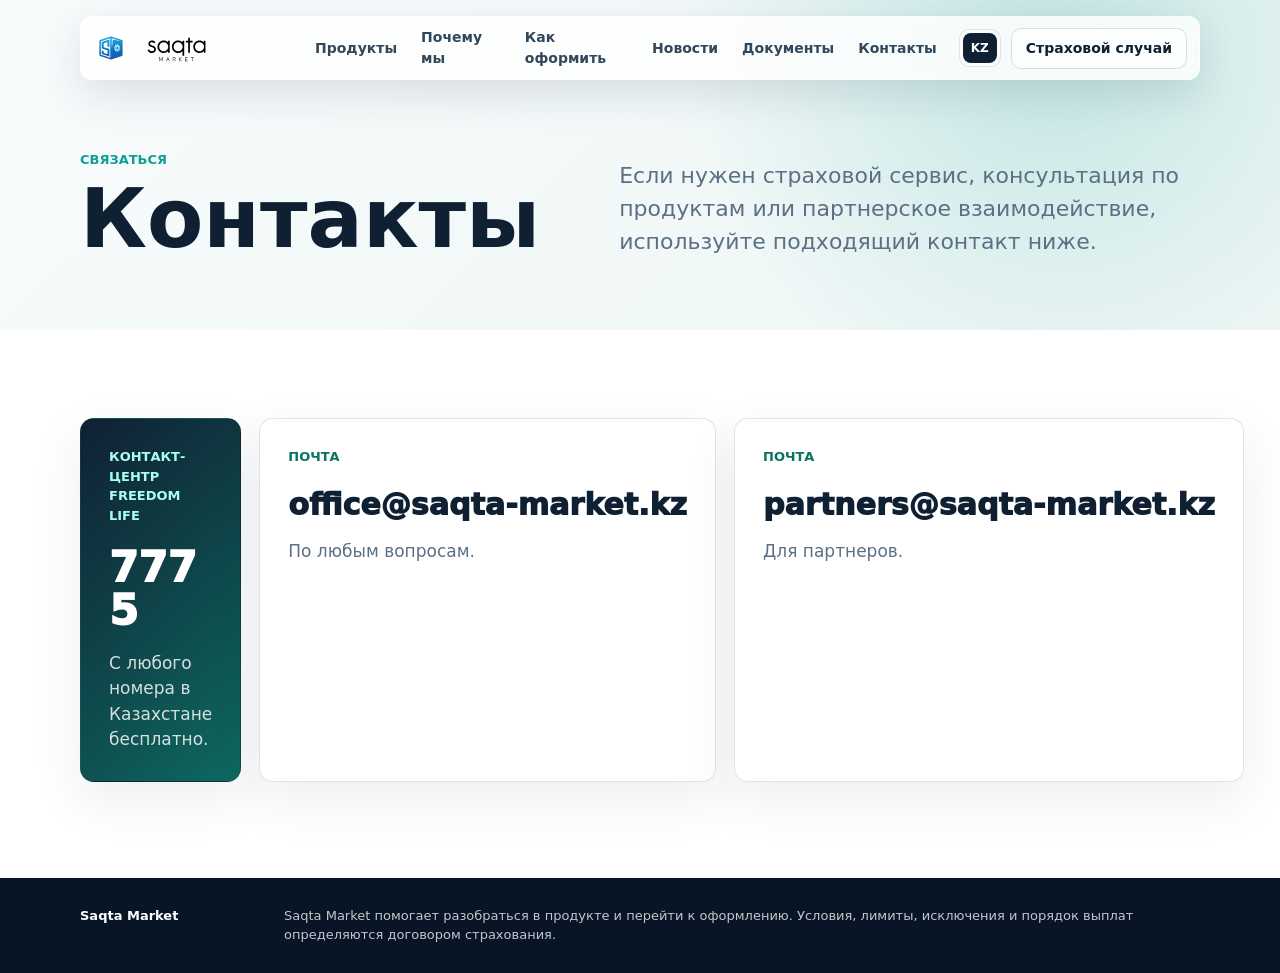
==== contact.html @ 69640af5 "full header and languages" ====
<!doctype html>
<html lang="ru">
  <head>
    <meta charset="utf-8" />
    <meta name="viewport" content="width=device-width, initial-scale=1" />
    <title>Контакты | Saqta Market</title>
    <meta
      name="description"
      content="Контакты Saqta Market: контакт-центр Freedom Life, почта для вопросов и почта для партнеров."
    />
    <link rel="icon" href="./assets/favicon.svg" type="image/svg+xml" />
    <link rel="icon" href="./assets/favicon.ico" sizes="any" />
    <link rel="apple-touch-icon" href="./assets/apple-touch-icon.png" />
    <link rel="stylesheet" href="./styles.css?v=20260622-logo2" />
    <link rel="stylesheet" href="./claim.css?v=20260622-lang2" />
  </head>
  <body class="contact-page">
    <header class="site-header">
      <a class="brand" href="./index.html" aria-label="Saqta Market">
        <span class="brand-mark"><img src="./assets/saqta-mark.svg" alt="" /></span>
        <img class="brand-wordmark" src="./assets/saqta-wordmark.svg" alt="Saqta Market" />
      </a>
      <button class="menu-toggle" type="button" data-menu-toggle aria-label="Открыть меню" aria-expanded="false">
        <span></span>
      </button>
      <nav class="header-nav" aria-label="Основная навигация">
        <a href="./index.html#products">Продукты</a>
        <a href="./index.html#position">Почему мы</a>
        <a href="./index.html#how">Как оформить</a>
        <a href="./news.html">Новости</a>
        <a href="./documents.html">Документы</a>
        <a href="./contact.html" aria-current="page">Контакты</a>
        <button class="claim-button menu-claim-button" type="button" data-claim-open>Страховой случай</button>
      </nav>
      <div class="header-actions-main">
        <div class="lang-switch" aria-label="Выбор языка">
          <button type="button" data-lang="ru">RU</button>
          <button type="button" data-lang="kz">KZ</button>
        </div>
        <button class="claim-button" type="button" data-claim-open>Страховой случай</button>
      </div>
    </header>

    <main id="top">
      <section class="contact-hero">
        <div class="container contact-hero-grid">
          <div>
            <p class="section-kicker">Связаться</p>
            <h1>Контакты</h1>
          </div>
          <p>
            Если нужен страховой сервис, консультация по продуктам или партнерское взаимодействие,
            используйте подходящий контакт ниже.
          </p>
        </div>
      </section>

      <section class="contact-section">
        <div class="container">
          <div class="contact-grid">
            <article class="contact-card contact-card-primary">
              <span class="contact-label">Контакт-центр Freedom Life</span>
              <a class="contact-value" href="tel:7775">7775</a>
              <p>С любого номера в Казахстане бесплатно.</p>
            </article>

            <article class="contact-card">
              <span class="contact-label">Почта</span>
              <a class="contact-value contact-email" href="mailto:office@saqta-market.kz">office@saqta-market.kz</a>
              <p>По любым вопросам.</p>
            </article>

            <article class="contact-card">
              <span class="contact-label">Почта</span>
              <a class="contact-value contact-email" href="mailto:partners@saqta-market.kz">partners@saqta-market.kz</a>
              <p>Для партнеров.</p>
            </article>
          </div>
        </div>
      </section>
    </main>

    <footer class="site-footer">
      <div class="container footer-layout">
        <strong>Saqta Market</strong>
        <span>
          Saqta Market помогает разобраться в продукте и перейти к оформлению. Условия, лимиты,
          исключения и порядок выплат определяются договором страхования.
        </span>
      </div>
    </footer>

    <div class="claim-modal" data-claim-modal aria-hidden="true" role="dialog" aria-modal="true" aria-labelledby="claimTitle">
      <div class="claim-dialog">
        <button class="claim-close" type="button" data-claim-close aria-label="Закрыть">×</button>
        <p class="claim-kicker">Страховой случай</p>
        <h2 id="claimTitle">Контакт-центр Freedom Life</h2>
        <a class="claim-call" href="tel:7775">7775</a>
        <p class="claim-note">С любого номера в Казахстане бесплатно.</p>
      </div>
    </div>

    <script src="./i18n.js?v=20260622-fix2"></script>
    <script src="./claim.js?v=20260622-i18n"></script>
    <script src="https://cdn.pulse.is/livechat/loader.js" data-live-chat-id="6a3195933203985e2509274f" async></script>
  </body>
</html>
---- styles.css ----
:root {
  --ink: #102033;
  --muted: #5b7085;
  --line: rgba(16, 32, 51, 0.12);
  --panel: #ffffff;
  --blue: #145cff;
  --blue-dark: #0d347e;
  --green: #14a657;
  --teal: #0f9f95;
  --amber: #f1b84b;
  --soft: #f4f8fb;
  --shadow: 0 24px 70px rgba(16, 32, 51, 0.14);
}

* {
  box-sizing: border-box;
}

html {
  scroll-behavior: smooth;
}

body {
  margin: 0;
  color: var(--ink);
  background: #f8fbfc;
  font-family:
    Inter, ui-sans-serif, system-ui, -apple-system, BlinkMacSystemFont, "Segoe UI", sans-serif;
  line-height: 1.5;
  overflow-x: hidden;
}

a {
  color: inherit;
  text-decoration: none;
}

p,
h1,
h2,
h3 {
  margin: 0;
}

.site-header {
  position: fixed;
  z-index: 20;
  top: 16px;
  left: 50%;
  display: grid;
  width: min(1120px, calc(100% - 28px));
  grid-template-columns: 1fr auto 1fr;
  align-items: center;
  gap: 22px;
  transform: translateX(-50%);
  border: 1px solid rgba(255, 255, 255, 0.68);
  border-radius: 12px;
  background: rgba(255, 255, 255, 0.82);
  box-shadow: 0 14px 42px rgba(16, 32, 51, 0.12);
  backdrop-filter: blur(18px);
  padding: 10px 12px;
}

.brand,
.header-nav,
.header-action {
  display: inline-flex;
  align-items: center;
}

.brand {
  gap: 10px;
  font-weight: 900;
}

.brand-mark {
  display: grid;
  width: 36px;
  height: 36px;
  place-items: center;
  border-radius: 10px;
  background: #fff;
  overflow: hidden;
  padding: 3px;
}

.brand-mark img {
  display: block;
  width: 100%;
  height: 100%;
  object-fit: contain;
}

.brand-wordmark {
  display: block;
  width: 154px;
  height: 42px;
  object-fit: contain;
  object-position: left center;
}

.header-nav {
  gap: 24px;
  color: #31485c;
  font-size: 14px;
  font-weight: 750;
}

.header-action {
  justify-self: end;
  border-radius: 10px;
  background: #102033;
  color: #fff;
  font-size: 14px;
  font-weight: 850;
  padding: 10px 16px;
}

.hero {
  position: relative;
  min-height: 92vh;
  display: grid;
  align-items: end;
  overflow: hidden;
  isolation: isolate;
  padding: 140px 24px 72px;
}

.hero-media {
  position: absolute;
  inset: 0;
  z-index: -3;
  background:
    image-set(
        url("https://images.unsplash.com/photo-1519501025264-65ba15a82390?auto=format&fit=crop&w=2200&q=82")
          1x
      )
      center / cover no-repeat;
  transform: scale(1.02);
}

.hero-overlay {
  position: absolute;
  inset: 0;
  z-index: -2;
  background:
    linear-gradient(90deg, rgba(5, 16, 30, 0.86), rgba(5, 16, 30, 0.62) 48%, rgba(5, 16, 30, 0.18)),
    linear-gradient(0deg, rgba(5, 16, 30, 0.72), rgba(5, 16, 30, 0.06) 44%);
}

.hero-content,
.container {
  width: min(1120px, 100%);
  margin: 0 auto;
}

.hero-content {
  color: #fff;
}

.eyebrow,
.section-kicker {
  color: var(--teal);
  font-size: 13px;
  font-weight: 900;
  letter-spacing: 0;
  text-transform: uppercase;
}

.hero .eyebrow {
  color: #a8fff0;
}

.hero h1 {
  max-width: 840px;
  margin-top: 16px;
  font-size: clamp(46px, 7vw, 84px);
  line-height: 0.96;
  letter-spacing: 0;
  overflow-wrap: anywhere;
}

.hero-copy {
  max-width: 760px;
  margin-top: 24px;
  color: rgba(255, 255, 255, 0.9);
  font-size: clamp(18px, 2vw, 23px);
}

.hero-actions,
.product-actions {
  display: flex;
  flex-wrap: wrap;
  gap: 12px;
}

.hero-actions {
  margin-top: 34px;
}

.button {
  display: inline-flex;
  min-height: 48px;
  align-items: center;
  justify-content: center;
  border: 1px solid transparent;
  border-radius: 10px;
  font-weight: 900;
  padding: 13px 18px;
  transition:
    transform 180ms ease,
    box-shadow 180ms ease,
    background 180ms ease;
}

.button:hover {
  transform: translateY(-2px);
}

.button-primary {
  background: var(--blue);
  color: #fff;
  box-shadow: 0 18px 44px rgba(20, 92, 255, 0.32);
}

.button-secondary {
  border-color: rgba(255, 255, 255, 0.32);
  color: #fff;
  background: rgba(255, 255, 255, 0.14);
  backdrop-filter: blur(12px);
}

.button-light {
  border-color: var(--line);
  color: #102033;
  background: #fff;
}

.intro-section,
.products-section,
.why-section,
.process-section,
.final-cta {
  padding: 92px 24px;
}

.intro-section,
.process-section {
  background: #fff;
}

.intro-grid,
.process-layout,
.final-layout {
  display: grid;
  grid-template-columns: minmax(0, 0.9fr) minmax(0, 1.1fr);
  gap: 64px;
  align-items: center;
}

h2 {
  max-width: 780px;
  margin-top: 10px;
  font-size: clamp(32px, 4.8vw, 56px);
  line-height: 1.03;
  letter-spacing: 0;
}

.intro-copy {
  color: var(--muted);
  font-size: 19px;
}

.position-logo {
  display: block;
  width: min(220px, 70vw);
  height: auto;
  margin-bottom: 18px;
}

.intro-copy p + p {
  margin-top: 18px;
}

.products-section {
  background:
    linear-gradient(180deg, #f8fbfc 0%, #edf6f5 100%);
}

.section-heading {
  max-width: 760px;
  margin-bottom: 34px;
}

.section-heading.compact {
  max-width: 700px;
}

.product-grid {
  display: grid;
  grid-template-columns: repeat(2, minmax(0, 1fr));
  gap: 22px;
}

.product-card {
  overflow: hidden;
  border: 1px solid var(--line);
  border-radius: 14px;
  background: var(--panel);
  box-shadow: var(--shadow);
}

.product-image {
  min-height: 280px;
  background-position: center;
  background-size: cover;
}

.health-image {
  background-image:
    linear-gradient(180deg, rgba(5, 16, 30, 0.04), rgba(5, 16, 30, 0.22)),
    url("https://images.unsplash.com/photo-1511895426328-dc8714191300?auto=format&fit=crop&w=1400&q=82");
}

.urban-image {
  background-image:
    linear-gradient(180deg, rgba(5, 16, 30, 0.04), rgba(5, 16, 30, 0.2)),
    url("https://images.unsplash.com/photo-1570125909232-eb263c188f7e?auto=format&fit=crop&w=1400&q=82");
}

.product-content {
  padding: 28px;
}

.product-tag {
  display: inline-flex;
  border-radius: 999px;
  background: #e9f7f2;
  color: #08745e;
  font-size: 13px;
  font-weight: 900;
  padding: 7px 10px;
}

.urban-card .product-tag {
  background: #eef3ff;
  color: #164cb5;
}

.product-card h3 {
  margin-top: 16px;
  font-size: clamp(30px, 4vw, 44px);
  line-height: 1;
}

.product-card p {
  margin-top: 16px;
  color: var(--muted);
  font-size: 17px;
}

.product-card ul {
  display: grid;
  gap: 9px;
  margin: 22px 0 26px;
  padding-left: 19px;
  color: #2d4258;
  font-weight: 700;
}

.reason-grid {
  display: grid;
  grid-template-columns: repeat(3, minmax(0, 1fr));
  gap: 16px;
}

.reason-item {
  position: relative;
  min-height: 250px;
  overflow: hidden;
  border: 1px solid var(--line);
  border-radius: 12px;
  background: #fff;
  padding: 24px;
}

.reason-visual {
  position: relative;
  width: 76px;
  height: 76px;
  border-radius: 18px;
  background: linear-gradient(135deg, rgba(20, 92, 255, 0.12), rgba(15, 159, 149, 0.18));
}

.reason-visual::before,
.reason-visual::after,
.reason-visual span {
  position: absolute;
  content: "";
}

.visual-rare::before {
  content: "%";
  inset: 15px;
  display: grid;
  place-items: center;
  border-radius: 50%;
  background: var(--blue);
  color: #fff;
  font-size: 28px;
  font-weight: 950;
  line-height: 1;
}

.visual-rare::after {
  right: 11px;
  bottom: 12px;
  width: 18px;
  height: 18px;
  border-radius: 4px;
  background: var(--amber);
  transform: rotate(45deg);
}

.visual-rare span {
  right: 16px;
  bottom: 18px;
  width: 8px;
  height: 8px;
  border-radius: 999px;
  background: #fff;
}

.visual-value::before {
  top: 13px;
  left: 13px;
  width: 50px;
  height: 50px;
  border: 0;
  border-radius: 50%;
  background: var(--blue);
  clip-path: none;
}

.visual-value::after {
  top: 22px;
  left: 22px;
  width: 32px;
  height: 32px;
  border: 0;
  border-radius: 0;
  background: #fff;
  clip-path: polygon(50% 0, 61% 34%, 98% 35%, 68% 56%, 79% 91%, 50% 70%, 21% 91%, 32% 56%, 2% 35%, 39% 34%);
  transform: none;
}

.visual-value span {
  right: 13px;
  bottom: 12px;
  width: 16px;
  height: 16px;
  border: 0;
  border-radius: 50%;
  background: var(--green);
  box-shadow: none;
  transform: none;
}

.visual-clear::before {
  top: 16px;
  left: 13px;
  width: 38px;
  height: 38px;
  border: 0;
  border-radius: 12px;
  background: var(--blue);
  opacity: 0.95;
  clip-path: none;
}

.visual-clear::after {
  right: 12px;
  bottom: 14px;
  width: 38px;
  height: 38px;
  border: 0;
  border-radius: 12px;
  background: var(--teal);
  opacity: 0.95;
  clip-path: none;
}

.visual-clear span {
  top: 21px;
  left: 27px;
  width: auto;
  height: auto;
  border-radius: 0;
  background: transparent;
  color: #fff;
  font-size: 34px;
  font-weight: 950;
  line-height: 1;
  text-shadow: 0 2px 8px rgba(5, 16, 30, 0.22);
  transform: none;
  box-shadow: none;
  z-index: 1;
}

.visual-clear span::before {
  content: "2";
}

.visual-flow::before {
  top: 12px;
  left: 15px;
  width: 46px;
  height: 52px;
  border-radius: 18px 18px 22px 22px;
  background: var(--green);
  clip-path: polygon(50% 0, 100% 15%, 100% 58%, 50% 100%, 0 58%, 0 15%);
  transform: none;
}

.visual-flow::after {
  display: none;
}

.visual-flow span {
  top: 23px;
  left: 31px;
  width: auto;
  height: auto;
  border: 0;
  border-radius: 0;
  background: transparent;
  color: #fff;
  font-size: 24px;
  font-weight: 950;
  line-height: 1;
  transform: none;
  z-index: 1;
}

.visual-flow span::before,
.visual-flow span::after {
  position: absolute;
  content: "";
}

.visual-flow span::before {
  content: "F";
  position: static;
}

.visual-flow span::after {
  display: none;
}

.reason-item h3 {
  margin-top: 34px;
  font-size: 22px;
}

.reason-item p {
  margin-top: 12px;
  color: var(--muted);
}

.steps {
  display: grid;
  gap: 12px;
}

.steps div {
  display: grid;
  grid-template-columns: 46px 1fr;
  gap: 14px;
  align-items: center;
  border: 1px solid var(--line);
  border-radius: 12px;
  background: #f8fbfc;
  padding: 18px;
}

.steps strong {
  display: grid;
  width: 38px;
  height: 38px;
  place-items: center;
  border-radius: 10px;
  background: #e8f6f3;
  color: #08745e;
}

.steps span {
  color: #344b60;
  font-weight: 700;
}

.final-cta {
  color: #fff;
  background:
    linear-gradient(135deg, #102033 0%, #173b66 52%, #0d6f63 100%);
}

.final-cta .section-kicker {
  color: #a8fff0;
}

.button-large {
  justify-self: end;
  min-height: 58px;
  padding-inline: 24px;
}

.documents-hero {
  padding: 150px 24px 72px;
  background:
    radial-gradient(circle at 82% 12%, rgba(20, 166, 87, 0.22), transparent 34%),
    linear-gradient(135deg, #f8fbfc 0%, #edf6f5 100%);
}

.news-hero {
  padding: 150px 24px 72px;
  background:
    radial-gradient(circle at 82% 12%, rgba(20, 92, 255, 0.18), transparent 34%),
    linear-gradient(135deg, #f8fbfc 0%, #eef4ff 100%);
}

.contact-hero {
  padding: 150px 24px 72px;
  background:
    radial-gradient(circle at 82% 12%, rgba(15, 159, 149, 0.2), transparent 34%),
    linear-gradient(135deg, #f8fbfc 0%, #edf6f5 100%);
}

.documents-hero-grid {
  display: grid;
  grid-template-columns: minmax(0, 0.9fr) minmax(0, 1.1fr);
  gap: 64px;
  align-items: end;
}

.news-hero-grid {
  display: grid;
  grid-template-columns: minmax(0, 0.9fr) minmax(0, 1.1fr);
  gap: 64px;
  align-items: end;
}

.news-hero-grid > div {
  grid-column: 1 / -1;
  max-width: 760px;
}

.news-hero-grid > p {
  grid-column: 1 / -1;
  max-width: 780px;
}

.contact-hero-grid {
  display: grid;
  grid-template-columns: minmax(0, 0.9fr) minmax(0, 1.1fr);
  gap: 64px;
  align-items: end;
}

.documents-hero h1,
.news-hero h1,
.contact-hero h1 {
  margin-top: 10px;
  font-size: clamp(46px, 7vw, 82px);
  line-height: 0.96;
}

.documents-hero p:last-child,
.news-hero p:last-child,
.contact-hero p:last-child {
  color: var(--muted);
  font-size: clamp(18px, 2vw, 22px);
}

.documents-section {
  padding: 88px 24px 96px;
  background: #fff;
}

.news-section {
  padding: 88px 24px 96px;
  background: #fff;
}

.contact-section {
  padding: 88px 24px 96px;
  background: #fff;
}

.contact-grid {
  display: grid;
  grid-template-columns: 1.1fr 1fr 1fr;
  gap: 18px;
}

.contact-card {
  display: grid;
  align-content: start;
  min-height: 240px;
  border: 1px solid var(--line);
  border-radius: 14px;
  background: #fff;
  box-shadow: 0 18px 52px rgba(16, 32, 51, 0.08);
  padding: 28px;
}

.contact-card-primary {
  color: #fff;
  background:
    linear-gradient(135deg, rgba(16, 32, 51, 0.94), rgba(13, 111, 99, 0.92)),
    #102033;
}

.contact-label {
  color: #08745e;
  font-size: 13px;
  font-weight: 900;
  text-transform: uppercase;
}

.contact-card-primary .contact-label {
  color: #a8fff0;
}

.contact-value {
  margin-top: 22px;
  color: var(--ink);
  font-size: clamp(28px, 3.5vw, 42px);
  font-weight: 950;
  line-height: 1.02;
  overflow-wrap: anywhere;
}

.contact-email {
  font-size: clamp(24px, 2.35vw, 31px);
  line-height: 1.08;
  white-space: nowrap;
  overflow-wrap: normal;
}

.contact-card-primary .contact-value {
  color: #fff;
}

.contact-card p {
  margin-top: 18px;
  color: var(--muted);
  font-size: 17px;
}

.contact-card-primary p {
  color: rgba(255, 255, 255, 0.82);
}

.news-grid {
  display: grid;
  grid-template-columns: repeat(4, minmax(0, 1fr));
  gap: 18px;
}

.news-card {
  overflow: hidden;
  border: 1px solid var(--line);
  border-radius: 14px;
  background: #fff;
  box-shadow: 0 18px 52px rgba(16, 32, 51, 0.08);
}

.news-image {
  display: block;
  aspect-ratio: 1.25;
  overflow: hidden;
  background: #eef4f6;
}

.news-image img {
  display: block;
  width: 100%;
  height: 100%;
  object-fit: cover;
  transition: transform 220ms ease;
}

.news-card:hover .news-image img {
  transform: scale(1.04);
}

.news-content {
  display: grid;
  align-content: start;
  gap: 12px;
  padding: 20px;
}

.news-date {
  color: #08745e;
  font-size: 13px;
  font-weight: 900;
}

.news-card h2 {
  margin: 0;
  font-size: clamp(18px, 1.55vw, 22px);
  line-height: 1.18;
  overflow-wrap: anywhere;
}

.news-card p {
  margin: 0;
  color: var(--muted);
  font-size: 15px;
  line-height: 1.55;
}

.news-link {
  color: var(--blue);
  font-weight: 900;
}

.article-modal {
  position: fixed;
  z-index: 120;
  inset: 0;
  display: none;
  align-items: center;
  justify-content: center;
  background: rgba(8, 21, 38, 0.46);
  backdrop-filter: blur(10px);
  padding: 20px;
}

.article-modal.is-open {
  display: flex;
}

.article-dialog {
  position: relative;
  width: min(760px, 100%);
  max-height: min(760px, calc(100dvh - 40px));
  overflow-y: auto;
  border-radius: 18px;
  background: #fff;
  box-shadow: 0 26px 90px rgba(7, 21, 42, 0.26);
  padding: clamp(24px, 4vw, 42px);
}

.article-close {
  position: sticky;
  z-index: 1;
  top: 0;
  float: right;
  display: grid;
  width: 38px;
  height: 38px;
  place-items: center;
  border: 0;
  border-radius: 999px;
  background: #f1f5f9;
  color: var(--ink);
  cursor: pointer;
  font-size: 26px;
  line-height: 1;
}

.article-date {
  display: block;
  margin-right: 52px;
  color: #08745e;
  font-size: 13px;
  font-weight: 950;
}

.article-dialog h2 {
  max-width: 660px;
  margin: 14px 52px 22px 0;
  color: var(--ink);
  font-size: clamp(30px, 4vw, 48px);
  line-height: 1.05;
}

.article-body {
  display: grid;
  gap: 16px;
  color: #3f566c;
  font-size: clamp(17px, 1.7vw, 20px);
  line-height: 1.62;
}

.article-body h3 {
  margin: 18px 0 0;
  color: var(--ink);
  font-size: clamp(22px, 2.4vw, 30px);
  line-height: 1.16;
}

.article-body p {
  margin: 0;
}

.article-body ul {
  display: grid;
  gap: 10px;
  margin: 0;
  padding-left: 22px;
}

.article-body li {
  padding-left: 4px;
}

body.article-lock {
  overflow: hidden;
}

.documents-grid {
  display: grid;
  gap: 12px;
}

.document-card {
  display: grid;
  grid-template-columns: minmax(0, 1fr) auto 54px;
  grid-template-areas:
    "title actions type"
    "meta actions type";
  align-items: center;
  gap: 22px;
  min-height: 92px;
  border: 1px solid var(--line);
  border-radius: 12px;
  background: #fff;
  box-shadow: 0 12px 34px rgba(16, 32, 51, 0.06);
  padding: 18px 20px;
}

.document-type {
  grid-area: type;
  display: grid;
  width: 54px;
  height: 54px;
  place-items: center;
  border-radius: 12px;
  background: rgba(20, 92, 255, 0.08);
  color: rgba(20, 92, 255, 0.58);
  font-size: 12px;
  font-weight: 950;
  opacity: 0.72;
  padding: 0;
}

.document-card h2 {
  grid-area: title;
  margin: 0;
  font-size: clamp(18px, 2vw, 22px);
  line-height: 1.2;
}

.document-card p {
  grid-area: meta;
  margin-top: 8px;
  color: var(--muted);
  font-size: 14px;
}

.document-actions {
  grid-area: actions;
  display: flex;
  flex-wrap: nowrap;
  gap: 12px;
  margin-top: 0;
}

.faq-section {
  background: #f7fafc;
  padding: 90px 22px;
}

.faq-list {
  display: grid;
  gap: 12px;
}

.faq-item {
  overflow: hidden;
  border: 1px solid var(--line);
  border-radius: 12px;
  background: #fff;
  box-shadow: 0 14px 36px rgba(15, 23, 42, 0.05);
}

.faq-item summary {
  position: relative;
  cursor: pointer;
  color: var(--ink);
  font-size: 18px;
  font-weight: 850;
  list-style: none;
  padding: 20px 56px 20px 22px;
}

.faq-item summary::-webkit-details-marker {
  display: none;
}

.faq-item summary::after {
  position: absolute;
  top: 50%;
  right: 22px;
  display: grid;
  width: 22px;
  height: 22px;
  transform: translateY(-50%);
  border-radius: 50%;
  background: rgba(20, 92, 255, 0.1);
  color: var(--blue);
  content: "";
}

.faq-item summary::before {
  position: absolute;
  top: 50%;
  right: 29px;
  z-index: 1;
  width: 8px;
  height: 8px;
  transform: translateY(-50%);
  background:
    linear-gradient(var(--blue), var(--blue)) center / 8px 2px no-repeat,
    linear-gradient(var(--blue), var(--blue)) center / 2px 8px no-repeat;
  content: "";
}

.faq-item[open] summary::before {
  background: linear-gradient(var(--blue), var(--blue)) center / 8px 2px no-repeat;
}

.faq-item p {
  margin: 0;
  border-top: 1px solid var(--line);
  color: var(--muted);
  line-height: 1.6;
  padding: 18px 22px 22px;
}

.site-footer {
  padding: 28px 24px;
  background: #081526;
  color: rgba(255, 255, 255, 0.76);
  font-size: 13px;
}

.footer-layout {
  display: grid;
  grid-template-columns: 180px 1fr;
  gap: 24px;
}

.footer-layout strong {
  color: #fff;
}

@media (max-width: 980px) {
  .site-header {
    grid-template-columns: 1fr auto;
  }

  .header-nav {
    display: none;
  }

  .intro-grid,
  .process-layout,
  .final-layout,
  .product-grid,
  .documents-hero-grid,
  .news-hero-grid,
  .contact-hero-grid,
  .news-grid,
  .contact-grid,
  .documents-grid {
    grid-template-columns: 1fr;
    gap: 32px;
  }

  .reason-grid {
    grid-template-columns: repeat(2, minmax(0, 1fr));
  }

  .button-large {
    justify-self: start;
  }
}

@media (max-width: 640px) {
  .site-header {
    top: 8px;
    left: 8px;
    right: 8px;
    display: flex;
    width: auto;
    justify-content: flex-start;
    gap: 8px;
    transform: none;
    border-radius: 10px;
    padding: 8px;
  }

  .brand-mark {
    width: 32px;
    height: 32px;
  }

  .brand {
    min-width: 0;
  }

  .brand-wordmark {
    width: 126px;
    height: 36px;
  }

  .header-actions-main,
  .header-action {
    display: none;
  }

  .hero {
    min-height: 92vh;
    padding: 112px 18px 40px;
  }

  .hero-content {
    width: min(356px, calc(100vw - 56px));
    margin: 0;
  }

  .hero h1 {
    max-width: 100%;
    font-size: 31px;
    line-height: 1.04;
    overflow-wrap: anywhere;
  }

  .hero-copy {
    max-width: 100%;
    font-size: 17px;
  }

  .button,
  .product-actions .button {
    width: 100%;
  }

  .intro-section,
  .products-section,
  .why-section,
  .process-section,
  .final-cta,
  .documents-section,
  .news-section,
  .contact-section,
  .faq-section {
    padding: 66px 18px;
  }

  .documents-hero,
  .news-hero,
  .contact-hero {
    padding: 112px 18px 54px;
  }

  .faq-item summary {
    font-size: 16px;
    padding: 18px 50px 18px 18px;
  }

  .faq-item p {
    padding: 16px 18px 18px;
  }

  .product-image {
    min-height: 230px;
  }

  .product-content {
    padding: 22px;
  }

  .document-card {
    grid-template-columns: minmax(0, 1fr) 46px;
    grid-template-areas:
      "title type"
      "meta type"
      "actions actions";
    gap: 14px;
    padding: 16px;
  }

  .document-type {
    width: 46px;
    height: 46px;
    border-radius: 10px;
  }

  .document-actions {
    display: grid;
    grid-template-columns: repeat(2, minmax(0, 1fr));
    gap: 10px;
  }

  .document-actions .button {
    width: 100%;
  }

  .reason-grid {
    grid-template-columns: 1fr;
  }

  .reason-item {
    min-height: auto;
  }

  .footer-layout {
    grid-template-columns: 1fr;
  }
}
---- claim.css ----
.header-actions-main {
  display: inline-flex;
  justify-self: end;
  align-items: center;
  gap: 10px;
}

.lang-switch {
  display: inline-flex;
  align-items: center;
  border: 1px solid rgba(16, 32, 51, 0.12);
  border-radius: 10px;
  background: rgba(255, 255, 255, 0.72);
  padding: 3px;
}

.lang-switch button {
  min-width: 34px;
  height: 30px;
  border: 0;
  border-radius: 8px;
  background: #102033;
  color: #fff;
  cursor: pointer;
  font: inherit;
  font-size: 12px;
  font-weight: 900;
  padding: 0 8px;
}

.lang-switch button.is-active {
  display: none;
}

.menu-toggle {
  display: none;
  width: 38px;
  height: 38px;
  align-items: center;
  justify-content: center;
  border: 1px solid rgba(16, 32, 51, 0.14);
  border-radius: 10px;
  background: rgba(255, 255, 255, 0.76);
  cursor: pointer;
  padding: 0;
}

.menu-toggle span,
.menu-toggle span::before,
.menu-toggle span::after {
  display: block;
  width: 18px;
  height: 2px;
  border-radius: 999px;
  background: #102033;
  content: "";
}

.menu-toggle span {
  position: relative;
}

.menu-toggle span::before,
.menu-toggle span::after {
  position: absolute;
  left: 0;
}

.menu-toggle span::before {
  top: -6px;
}

.menu-toggle span::after {
  top: 6px;
}

.site-header.is-menu-open .menu-toggle span {
  background: transparent;
}

.site-header.is-menu-open .menu-toggle span::before {
  top: 0;
  transform: rotate(45deg);
}

.site-header.is-menu-open .menu-toggle span::after {
  top: 0;
  transform: rotate(-45deg);
}

.story-nav {
  display: none;
}

.menu-claim-button {
  display: none;
}

.claim-button {
  display: inline-flex;
  min-height: 38px;
  align-items: center;
  justify-content: center;
  border: 1px solid rgba(16, 32, 51, 0.14);
  border-radius: 10px;
  background: rgba(255, 255, 255, 0.72);
  color: #102033;
  cursor: pointer;
  font: inherit;
  font-size: 14px;
  font-weight: 850;
  padding: 9px 14px;
  white-space: nowrap;
}

.claim-button:hover {
  background: #fff;
}

.header-nav .menu-claim-button {
  display: none;
}

.claim-modal {
  position: fixed;
  z-index: 100;
  inset: 0;
  display: none;
  align-items: center;
  justify-content: center;
  background: rgba(8, 21, 38, 0.42);
  backdrop-filter: blur(8px);
  padding: 20px;
}

.claim-modal.is-open {
  display: flex;
}

.claim-dialog {
  position: relative;
  width: min(478px, 100%);
  border-radius: 16px;
  background: #fff;
  box-shadow: 0 26px 90px rgba(7, 21, 42, 0.26);
  padding: 28px;
}

.claim-close {
  position: absolute;
  top: 14px;
  right: 14px;
  display: grid;
  width: 34px;
  height: 34px;
  place-items: center;
  border: 0;
  border-radius: 999px;
  background: #f1f5f9;
  color: #102033;
  cursor: pointer;
  font-size: 24px;
  line-height: 1;
}

.claim-kicker {
  margin: 0;
  color: #08745e;
  font-size: 13px;
  font-weight: 900;
  letter-spacing: 0;
  text-transform: uppercase;
}

.claim-dialog h2 {
  margin: 18px 44px 0 0;
  color: #102033;
  font-size: clamp(30px, 5vw, 44px);
  line-height: 1.02;
}

.claim-call {
  display: inline-flex;
  width: 100%;
  min-height: 58px;
  align-items: center;
  justify-content: center;
  margin-top: 28px;
  border-radius: 12px;
  background: #145cff;
  color: #fff;
  font-size: 22px;
  font-weight: 950;
  text-decoration: none;
}

.claim-note {
  margin: 14px 0 0;
  color: #5b7085;
  font-size: 15px;
  line-height: 1.45;
  text-align: center;
}

body.claim-lock {
  overflow: hidden;
}

@media (max-width: 980px) {
  .menu-toggle {
    display: inline-flex;
    flex: 0 0 auto;
  }

  .site-header .header-nav {
    display: none;
  }

  .site-header.is-menu-open .header-nav {
    position: fixed;
    z-index: 80;
    top: 62px;
    left: 10px;
    right: 10px;
    display: flex;
    flex-direction: column;
    gap: 4px;
    max-height: calc(100dvh - 84px);
    overflow-y: auto;
    border: 1px solid rgba(16, 32, 51, 0.12);
    border-radius: 14px;
    background: rgba(255, 255, 255, 0.96);
    box-shadow: 0 20px 54px rgba(16, 32, 51, 0.16);
    backdrop-filter: blur(18px);
    padding: 8px;
  }

  .site-header.is-menu-open .header-nav a {
    display: flex;
    min-height: 42px;
    align-items: center;
    border-radius: 10px;
    color: #102033;
    font-size: 15px;
    font-weight: 850;
    padding: 10px 12px;
  }

  .site-header.is-menu-open .header-nav .menu-claim-button {
    position: static;
    display: flex;
    width: 100%;
    min-height: 44px;
    margin-top: 4px;
    border: 0;
    background: #102033;
    color: #fff;
    box-shadow: none;
  }

  .site-header.is-menu-open .header-nav a:hover {
    background: #f1f5f9;
  }

  .header-actions-main .claim-button,
  .header-actions .claim-button {
    display: none;
  }

  .header-actions-main,
  .header-actions {
    display: flex;
    margin-left: auto;
  }

  .header-actions .lang-switch {
    flex: 0 0 auto;
    border-radius: 9px;
    padding: 2px;
  }

  .header-actions .lang-switch button {
    min-width: 28px;
    height: 28px;
    border-radius: 7px;
    font-size: 11px;
    padding: 0 6px;
  }

  .product-page .header-actions {
    margin-right: 4px;
  }

  .product-page .header-actions .lang-switch {
    padding: 2px;
  }

  .product-page .header-actions .lang-switch button {
    min-width: 32px;
    padding: 0 8px;
  }

  .header-actions .header-docs,
  .header-actions .header-cta {
    display: none;
  }

  .header-actions-main .header-action {
    display: none;
  }
}

@media (max-width: 620px) {
  .claim-dialog {
    padding: 22px;
  }

  .lang-switch {
    margin-left: auto;
  }

  .lang-switch button {
    min-width: 31px;
    height: 28px;
    font-size: 11px;
    padding: 0 7px;
  }

  .site-header.is-menu-open .header-nav {
    top: 58px;
  }

  .site-header.is-menu-open .header-nav .menu-claim-button {
    max-width: none;
    font-size: 14px;
    padding: 10px 12px;
  }
}
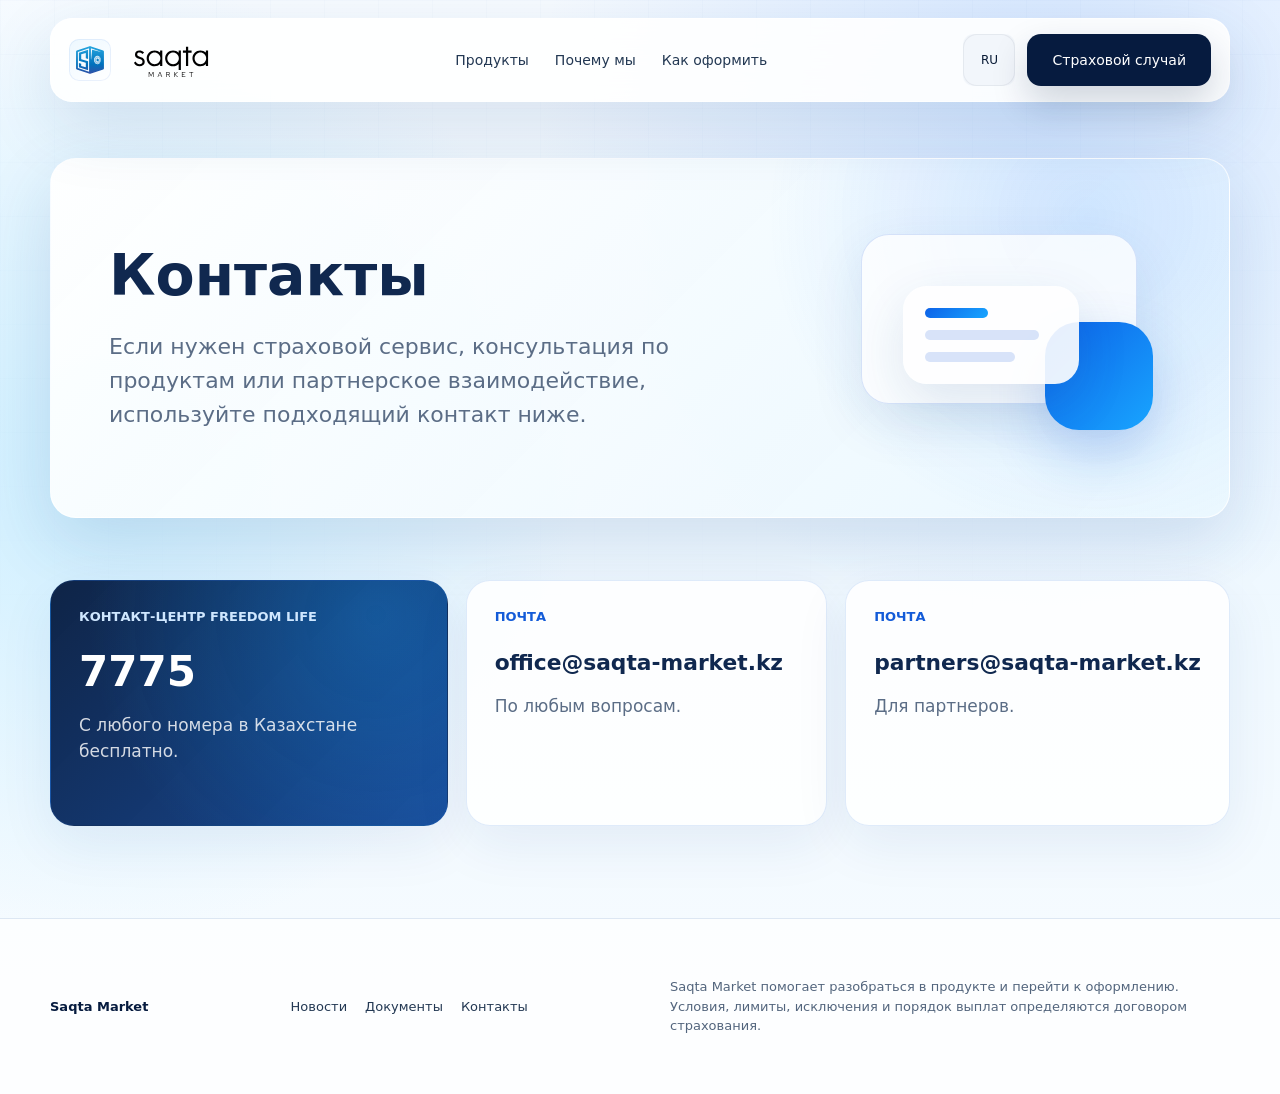
==== commit b26bbc3a: "light blue version" ====
--- a/contact.html
+++ b/contact.html
@@ -13,6 +13,475 @@
     <link rel="apple-touch-icon" href="./assets/apple-touch-icon.png" />
     <link rel="stylesheet" href="./styles.css?v=20260622-logo2" />
     <link rel="stylesheet" href="./claim.css?v=20260622-lang2" />
+    <style>
+      :root {
+        --blue-950: #061b3f;
+        --blue-800: #0b3f91;
+        --blue-700: #135bd8;
+        --blue-500: #1e7bff;
+        --blue-100: #eaf6ff;
+        --ink: #081a35;
+        --muted: #5b6d86;
+        --line: rgba(28, 91, 167, 0.14);
+        --card: rgba(255, 255, 255, 0.88);
+        --shadow: 0 24px 70px rgba(22, 70, 135, 0.14);
+        --heading-color: #10284f;
+        --heading-weight: 650;
+        --heading-line: 1.1;
+      }
+
+      * {
+        box-sizing: border-box;
+      }
+
+      body.contact-page {
+        margin: 0;
+        background:
+          radial-gradient(circle at 82% 10%, rgba(69, 144, 255, 0.2), transparent 32rem),
+          radial-gradient(circle at 8% 42%, rgba(181, 232, 255, 0.58), transparent 30rem),
+          linear-gradient(180deg, #f7fbff 0%, #eef8ff 48%, #f8fcff 100%);
+        color: var(--ink);
+        font-family:
+          Inter, ui-sans-serif, system-ui, -apple-system, BlinkMacSystemFont, "Segoe UI", sans-serif;
+      }
+
+      body.contact-page::before {
+        content: "";
+        position: fixed;
+        inset: 0;
+        z-index: -1;
+        background-image:
+          linear-gradient(rgba(28, 91, 167, 0.045) 1px, transparent 1px),
+          linear-gradient(90deg, rgba(28, 91, 167, 0.045) 1px, transparent 1px);
+        background-size: 54px 54px;
+        mask-image: linear-gradient(to bottom, rgba(0, 0, 0, 0.36), transparent 78%);
+      }
+
+      .container {
+        width: min(1180px, calc(100% - 40px));
+        margin: 0 auto;
+      }
+
+      .site-header {
+        position: sticky;
+        top: 18px;
+        left: auto;
+        right: auto;
+        z-index: 50;
+        display: flex;
+        justify-content: space-between;
+        align-items: center;
+        width: min(1180px, calc(100% - 40px));
+        margin: 18px auto 0;
+        padding: 14px 18px;
+        gap: 22px;
+        transform: none;
+        border: 1px solid rgba(255, 255, 255, 0.78);
+        border-radius: 22px;
+        background: rgba(255, 255, 255, 0.88);
+        box-shadow: var(--shadow);
+        backdrop-filter: blur(22px);
+      }
+
+      .brand {
+        gap: 12px;
+        min-width: 190px;
+      }
+
+      .brand-mark {
+        width: 42px;
+        height: 42px;
+        background: linear-gradient(145deg, #edf8ff, #ffffff);
+        box-shadow: inset 0 0 0 1px rgba(19, 91, 216, 0.08);
+      }
+
+      .brand-wordmark {
+        width: 96px;
+        height: auto;
+      }
+
+      .header-nav {
+        display: flex;
+        align-items: center;
+        justify-content: center;
+        gap: 26px;
+      }
+
+      .header-nav a {
+        color: #233853;
+        font-weight: 500;
+        letter-spacing: 0;
+      }
+
+      .header-nav a:hover {
+        color: var(--blue-700);
+      }
+
+      .header-actions-main {
+        gap: 12px;
+      }
+
+      .lang-switch {
+        width: 52px;
+        height: 52px;
+        padding: 0;
+        border: 0;
+        background: #f2f6fb;
+      }
+
+      .lang-switch button {
+        display: none;
+      }
+
+      .lang-switch button.is-active {
+        display: grid;
+        width: 52px;
+        height: 52px;
+        place-items: center;
+        border: 1px solid rgba(8, 26, 53, 0.06);
+        border-radius: 14px;
+        background: #f2f6fb;
+        color: var(--ink);
+        font-weight: 500;
+      }
+
+      .claim-button,
+      .contact-action {
+        display: inline-flex;
+        align-items: center;
+        justify-content: center;
+        min-height: 52px;
+        border: 1px solid transparent;
+        border-radius: 14px;
+        font-weight: 500;
+        text-decoration: none;
+        transition:
+          transform 180ms ease,
+          box-shadow 180ms ease,
+          border-color 180ms ease,
+          background 180ms ease;
+      }
+
+      .claim-button {
+        padding: 0 24px;
+        background: var(--blue-950);
+        color: #fff;
+        box-shadow: 0 16px 36px rgba(6, 27, 63, 0.18);
+      }
+
+      .claim-button:hover,
+      .contact-action:hover {
+        transform: translateY(-2px);
+      }
+
+      .contact-hero {
+        padding: 56px 0 0;
+        background: transparent;
+      }
+
+      .contact-hero-card {
+        display: grid;
+        grid-template-columns: minmax(0, 1fr) 310px;
+        gap: 44px;
+        align-items: center;
+        min-height: 360px;
+        overflow: hidden;
+        border: 1px solid rgba(255, 255, 255, 0.76);
+        border-radius: 26px;
+        background:
+          radial-gradient(circle at 88% 16%, rgba(30, 123, 255, 0.16), transparent 20rem),
+          linear-gradient(135deg, rgba(255, 255, 255, 0.96), rgba(234, 247, 255, 0.94));
+        box-shadow: var(--shadow);
+        padding: clamp(30px, 5vw, 58px);
+      }
+
+      .contact-hero h1 {
+        max-width: 660px;
+        margin: 0;
+        color: var(--heading-color);
+        font-size: clamp(42px, 4.45vw, 58px);
+        font-weight: var(--heading-weight);
+        line-height: var(--heading-line);
+        letter-spacing: 0;
+      }
+
+      .contact-hero p {
+        max-width: 660px;
+        margin: 24px 0 0;
+        color: var(--muted);
+        font-size: clamp(18px, 1.6vw, 23px);
+        font-weight: 400;
+        line-height: 1.55;
+      }
+
+      .contact-visual {
+        position: relative;
+        min-height: 220px;
+      }
+
+      .contact-visual::before,
+      .contact-visual::after,
+      .contact-bubble {
+        position: absolute;
+        content: "";
+      }
+
+      .contact-visual::before {
+        inset: 6px 34px 44px 0;
+        border: 1px solid rgba(19, 91, 216, 0.16);
+        border-radius: 28px;
+        background: rgba(255, 255, 255, 0.76);
+        box-shadow: 0 18px 52px rgba(22, 70, 135, 0.1);
+      }
+
+      .contact-visual::after {
+        right: 18px;
+        bottom: 18px;
+        width: 108px;
+        height: 108px;
+        border-radius: 34px;
+        background: linear-gradient(135deg, #0d62e8, #18a5ff);
+        box-shadow: 0 24px 56px rgba(19, 91, 216, 0.22);
+      }
+
+      .contact-bubble {
+        z-index: 2;
+        top: 58px;
+        left: 42px;
+        display: grid;
+        width: 176px;
+        gap: 12px;
+        padding: 22px;
+        border-radius: 24px;
+        background: rgba(255, 255, 255, 0.9);
+        box-shadow: 0 18px 52px rgba(22, 70, 135, 0.12);
+      }
+
+      .contact-bubble span {
+        display: block;
+        height: 10px;
+        border-radius: 999px;
+        background: rgba(19, 91, 216, 0.16);
+      }
+
+      .contact-bubble span:first-child {
+        width: 48%;
+        background: linear-gradient(135deg, #0d62e8, #18a5ff);
+      }
+
+      .contact-bubble span:nth-child(2) {
+        width: 86%;
+      }
+
+      .contact-bubble span:nth-child(3) {
+        width: 68%;
+      }
+
+      .contact-section {
+        padding: 62px 0 92px;
+        background: transparent;
+      }
+
+      .contact-grid {
+        display: grid;
+        grid-template-columns: 1.1fr 1fr 1fr;
+        gap: 18px;
+      }
+
+      .contact-card {
+        display: grid;
+        align-content: start;
+        min-height: 246px;
+        border: 1px solid rgba(37, 115, 217, 0.14);
+        border-radius: 24px;
+        background: rgba(255, 255, 255, 0.84);
+        box-shadow: 0 18px 54px rgba(22, 70, 135, 0.08);
+        padding: 28px;
+      }
+
+      .contact-card-primary {
+        background:
+          radial-gradient(circle at 82% 14%, rgba(24, 165, 255, 0.28), transparent 18rem),
+          linear-gradient(135deg, rgba(6, 27, 63, 0.96), rgba(11, 63, 145, 0.94));
+        color: #fff;
+      }
+
+      .contact-label {
+        color: var(--blue-700);
+        font-size: 13px;
+        font-weight: 650;
+        line-height: 1.3;
+      }
+
+      .contact-card-primary .contact-label {
+        color: #cfe7ff;
+      }
+
+      .contact-value {
+        margin-top: 24px;
+        color: var(--heading-color);
+        font-size: clamp(30px, 3.4vw, 42px);
+        font-weight: var(--heading-weight);
+        line-height: 1.05;
+        text-decoration: none;
+      }
+
+      .contact-email {
+        font-size: clamp(19px, 1.7vw, 25px);
+        line-height: 1.16;
+        white-space: nowrap;
+      }
+
+      .contact-card-primary .contact-value {
+        color: #fff;
+      }
+
+      .contact-card p {
+        margin: 18px 0 0;
+        color: var(--muted);
+        font-size: 17px;
+        line-height: 1.55;
+      }
+
+      .contact-card-primary p {
+        color: rgba(255, 255, 255, 0.82);
+      }
+
+      .site-footer {
+        border-top: 1px solid var(--line);
+        background: rgba(255, 255, 255, 0.72);
+        color: #53657d;
+      }
+
+      .footer-layout {
+        display: flex;
+        justify-content: space-between;
+        align-items: center;
+        gap: 28px;
+        padding: 30px 0;
+      }
+
+      .footer-layout strong {
+        color: var(--blue-950);
+      }
+
+      .footer-nav {
+        display: flex;
+        flex-wrap: wrap;
+        gap: 18px;
+        color: #233853;
+        font-weight: 500;
+      }
+
+      .footer-nav a:hover {
+        color: var(--blue-700);
+      }
+
+      .footer-layout span {
+        max-width: 560px;
+      }
+
+      @media (max-width: 980px) {
+        .site-header {
+          top: 10px;
+          width: min(100% - 24px, 760px);
+          padding: 10px 12px;
+          border-radius: 16px;
+        }
+
+        .brand {
+          min-width: 0;
+        }
+
+        .brand-wordmark {
+          width: 82px;
+        }
+
+        .menu-toggle {
+          display: inline-flex;
+        }
+
+        .header-nav {
+          position: absolute;
+          left: 12px;
+          right: 12px;
+          top: calc(100% + 10px);
+          display: none;
+          padding: 14px;
+          border: 1px solid var(--line);
+          border-radius: 16px;
+          background: rgba(255, 255, 255, 0.96);
+          box-shadow: var(--shadow);
+        }
+
+        .site-header.is-menu-open .header-nav {
+          display: grid;
+        }
+
+        .header-actions-main .claim-button {
+          display: none;
+        }
+
+        .lang-switch,
+        .lang-switch button.is-active {
+          width: 46px;
+          height: 46px;
+          border-radius: 13px;
+        }
+
+        .contact-hero-card,
+        .contact-grid {
+          grid-template-columns: 1fr;
+        }
+
+        .contact-visual {
+          order: -1;
+          min-height: 190px;
+        }
+      }
+
+      @media (max-width: 640px) {
+        .container {
+          width: calc(100% - 24px);
+        }
+
+        .contact-hero {
+          padding-top: 34px;
+        }
+
+        .contact-hero-card {
+          min-height: auto;
+          border-radius: 22px;
+          padding: 24px;
+        }
+
+        .contact-hero h1 {
+          font-size: clamp(31px, 9.1vw, 38px);
+          line-height: 1.08;
+        }
+
+        .contact-hero p {
+          font-size: 18px;
+        }
+
+        .contact-section {
+          padding: 36px 0 68px;
+        }
+
+        .contact-card {
+          min-height: auto;
+          padding: 24px;
+        }
+
+        .contact-email {
+          font-size: clamp(18px, 5vw, 22px);
+        }
+
+        .footer-layout {
+          display: grid;
+        }
+      }
+    </style>
   </head>
   <body class="contact-page">
     <header class="site-header">
@@ -27,9 +496,6 @@
         <a href="./index.html#products">Продукты</a>
         <a href="./index.html#position">Почему мы</a>
         <a href="./index.html#how">Как оформить</a>
-        <a href="./news.html">Новости</a>
-        <a href="./documents.html">Документы</a>
-        <a href="./contact.html" aria-current="page">Контакты</a>
         <button class="claim-button menu-claim-button" type="button" data-claim-open>Страховой случай</button>
       </nav>
       <div class="header-actions-main">
@@ -43,15 +509,21 @@
 
     <main id="top">
       <section class="contact-hero">
-        <div class="container contact-hero-grid">
-          <div>
-            <p class="section-kicker">Связаться</p>
+        <div class="container contact-hero-card">
+          <div class="contact-hero-copy">
             <h1>Контакты</h1>
+            <p>
+              Если нужен страховой сервис, консультация по продуктам или партнерское взаимодействие,
+              используйте подходящий контакт ниже.
+            </p>
           </div>
-          <p>
-            Если нужен страховой сервис, консультация по продуктам или партнерское взаимодействие,
-            используйте подходящий контакт ниже.
-          </p>
+          <div class="contact-visual" aria-hidden="true">
+            <div class="contact-bubble">
+              <span></span>
+              <span></span>
+              <span></span>
+            </div>
+          </div>
         </div>
       </section>
 
@@ -83,6 +555,11 @@
     <footer class="site-footer">
       <div class="container footer-layout">
         <strong>Saqta Market</strong>
+        <nav class="footer-nav" aria-label="Дополнительная навигация">
+          <a href="./news.html">Новости</a>
+          <a href="./documents.html">Документы</a>
+          <a href="./contact.html" aria-current="page">Контакты</a>
+        </nav>
         <span>
           Saqta Market помогает разобраться в продукте и перейти к оформлению. Условия, лимиты,
           исключения и порядок выплат определяются договором страхования.
@@ -100,8 +577,8 @@
       </div>
     </div>
 
-    <script src="./i18n.js?v=20260622-fix2"></script>
-    <script src="./claim.js?v=20260622-i18n"></script>
+    <script src="./i18n.js?v=20260622-fix2" defer></script>
+    <script src="./claim.js?v=20260622-i18n" defer></script>
     <script src="https://cdn.pulse.is/livechat/loader.js" data-live-chat-id="6a3195933203985e2509274f" async></script>
   </body>
 </html>
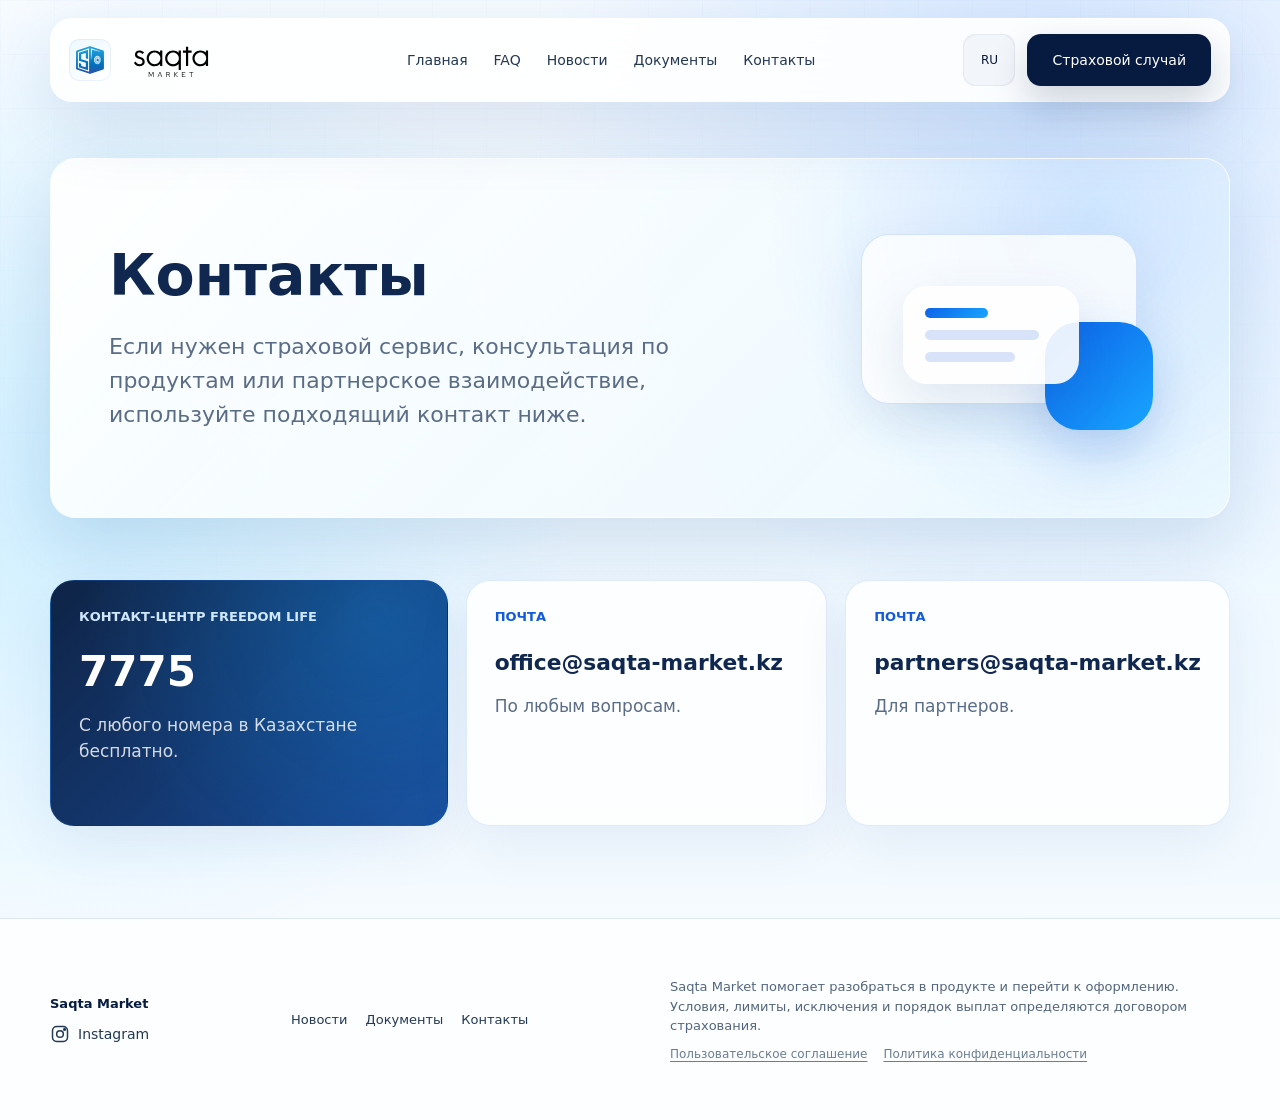
==== commit 659d8fcc: "new beautifications" ====
--- a/contact.html
+++ b/contact.html
@@ -174,6 +174,12 @@
         transform: translateY(-2px);
       }
 
+      .site-header .claim-button:hover,
+      .site-header .claim-button:focus-visible {
+        background: var(--blue-950);
+        color: #ffffff;
+      }
+
       .contact-hero {
         padding: 56px 0 0;
         background: transparent;
@@ -365,6 +371,28 @@
         color: var(--blue-950);
       }
 
+      .footer-brand {
+        display: grid;
+        gap: 10px;
+      }
+
+      .footer-social {
+        display: inline-flex;
+        align-items: center;
+        gap: 8px;
+        color: #233853;
+        font-size: 14px;
+        font-weight: 500;
+      }
+
+      .footer-social svg {
+        width: 20px;
+        height: 20px;
+        fill: none;
+        stroke: currentColor;
+        stroke-width: 1.8;
+      }
+
       .footer-nav {
         display: flex;
         flex-wrap: wrap;
@@ -377,8 +405,23 @@
         color: var(--blue-700);
       }
 
-      .footer-layout span {
+      .footer-layout > span {
         max-width: 560px;
+      }
+
+      .footer-legal {
+        display: flex;
+        flex-wrap: wrap;
+        gap: 10px 16px;
+        margin-top: 10px;
+        color: #6b7d92;
+        font-size: 12px;
+        line-height: 1.35;
+      }
+
+      .footer-legal a {
+        text-decoration: underline;
+        text-underline-offset: 3px;
       }
 
       @media (max-width: 980px) {
@@ -493,17 +536,35 @@
         <span></span>
       </button>
       <nav class="header-nav" aria-label="Основная навигация">
-        <a href="./index.html#products">Продукты</a>
-        <a href="./index.html#position">Почему мы</a>
-        <a href="./index.html#how">Как оформить</a>
-        <button class="claim-button menu-claim-button" type="button" data-claim-open>Страховой случай</button>
+        <a href="./index.html">Главная</a>
+        <a href="./index.html#faq">FAQ</a>
+        <a href="./news.html">Новости</a>
+        <a href="./documents.html">Документы</a>
+        <a href="./contact.html">Контакты</a>
+        <button
+          class="claim-button menu-claim-button"
+          type="button"
+          data-claim-open
+          data-analytics-event="claim_open_click"
+          data-analytics-location="mobile_menu"
+        >
+          Страховой случай
+        </button>
       </nav>
       <div class="header-actions-main">
         <div class="lang-switch" aria-label="Выбор языка">
           <button type="button" data-lang="ru">RU</button>
           <button type="button" data-lang="kz">KZ</button>
         </div>
-        <button class="claim-button" type="button" data-claim-open>Страховой случай</button>
+        <button
+          class="claim-button"
+          type="button"
+          data-claim-open
+          data-analytics-event="claim_open_click"
+          data-analytics-location="header"
+        >
+          Страховой случай
+        </button>
       </div>
     </header>
 
@@ -554,7 +615,23 @@
 
     <footer class="site-footer">
       <div class="container footer-layout">
-        <strong>Saqta Market</strong>
+        <div class="footer-brand">
+          <strong>Saqta Market</strong>
+          <a
+            class="footer-social"
+            href="https://www.instagram.com/saqta_market.kz/"
+            target="_blank"
+            rel="noopener"
+            aria-label="Instagram Saqta Market"
+          >
+            <svg viewBox="0 0 24 24" aria-hidden="true">
+              <rect x="3" y="3" width="18" height="18" rx="5" />
+              <circle cx="12" cy="12" r="4" />
+              <circle cx="17.5" cy="6.5" r="1" />
+            </svg>
+            <span>Instagram</span>
+          </a>
+        </div>
         <nav class="footer-nav" aria-label="Дополнительная навигация">
           <a href="./news.html">Новости</a>
           <a href="./documents.html">Документы</a>
@@ -563,6 +640,10 @@
         <span>
           Saqta Market помогает разобраться в продукте и перейти к оформлению. Условия, лимиты,
           исключения и порядок выплат определяются договором страхования.
+          <small class="footer-legal">
+            <a href="./assets/documents/user-agreement.pdf" target="_blank" rel="noopener">Пользовательское соглашение</a>
+            <a href="./assets/documents/confidentiality-policy.pdf" target="_blank" rel="noopener">Политика конфиденциальности</a>
+          </small>
         </span>
       </div>
     </footer>
@@ -572,12 +653,18 @@
         <button class="claim-close" type="button" data-claim-close aria-label="Закрыть">×</button>
         <p class="claim-kicker">Страховой случай</p>
         <h2 id="claimTitle">Контакт-центр Freedom Life</h2>
-        <a class="claim-call" href="tel:7775">7775</a>
+        <a
+          class="claim-call"
+          href="tel:7775"
+          data-analytics-event="claim_phone_click"
+          data-analytics-phone="7775"
+          data-analytics-location="claim_modal"
+        >7775</a>
         <p class="claim-note">С любого номера в Казахстане бесплатно.</p>
       </div>
     </div>
 
-    <script src="./i18n.js?v=20260622-fix2" defer></script>
+    <script src="./i18n.js?v=20260723-docs-kid-kz1" defer></script>
     <script src="./claim.js?v=20260622-i18n" defer></script>
     <script src="https://cdn.pulse.is/livechat/loader.js" data-live-chat-id="6a3195933203985e2509274f" async></script>
   </body>
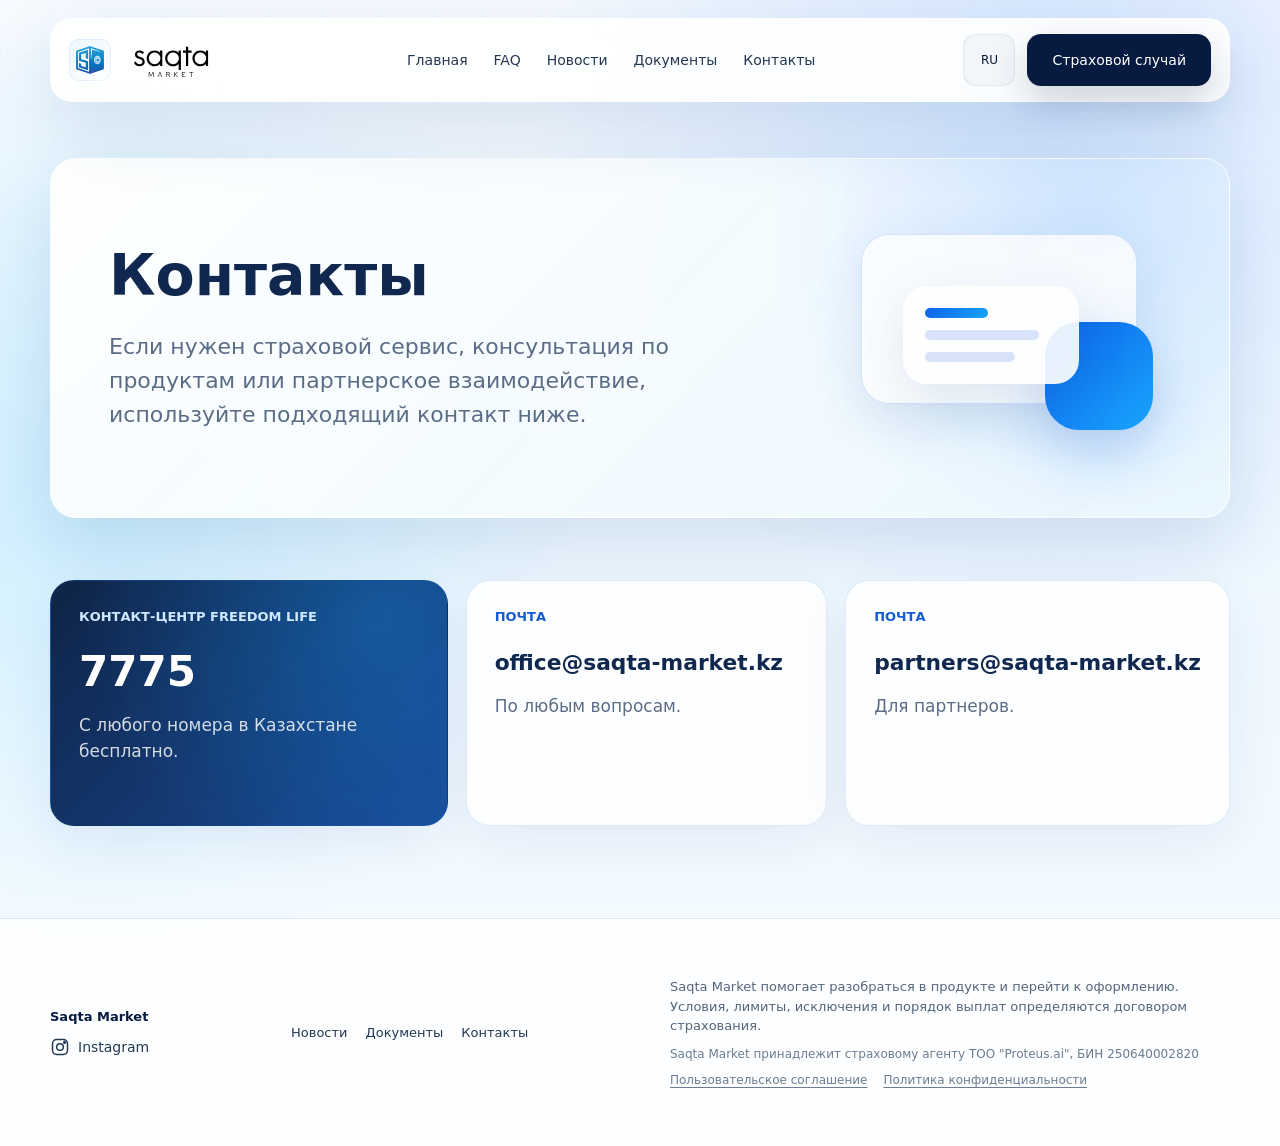
==== commit b2ff3440: "legal status" ====
--- a/contact.html
+++ b/contact.html
@@ -525,6 +525,37 @@
         }
       }
     </style>
+    <!-- Meta Pixel Code -->
+    <script>
+      !(function (f, b, e, v, n, t, s) {
+        if (f.fbq) return;
+        n = f.fbq = function () {
+          n.callMethod ? n.callMethod.apply(n, arguments) : n.queue.push(arguments);
+        };
+        if (!f._fbq) f._fbq = n;
+        n.push = n;
+        n.loaded = !0;
+        n.version = "2.0";
+        n.queue = [];
+        t = b.createElement(e);
+        t.async = !0;
+        t.src = v;
+        s = b.getElementsByTagName(e)[0];
+        s.parentNode.insertBefore(t, s);
+      })(window, document, "script", "https://connect.facebook.net/en_US/fbevents.js");
+      fbq("init", "1537330634792279");
+      fbq("track", "PageView");
+    </script>
+    <noscript>
+      <img
+        height="1"
+        width="1"
+        style="display: none"
+        src="https://www.facebook.com/tr?id=1537330634792279&ev=PageView&noscript=1"
+        alt=""
+      />
+    </noscript>
+    <!-- End Meta Pixel Code -->
   </head>
   <body class="contact-page">
     <header class="site-header">
@@ -641,6 +672,7 @@
           Saqta Market помогает разобраться в продукте и перейти к оформлению. Условия, лимиты,
           исключения и порядок выплат определяются договором страхования.
           <small class="footer-legal">
+            <span>Saqta Market принадлежит страховому агенту ТОО "Proteus.ai", БИН 250640002820</span>
             <a href="./assets/documents/user-agreement.pdf" target="_blank" rel="noopener">Пользовательское соглашение</a>
             <a href="./assets/documents/confidentiality-policy.pdf" target="_blank" rel="noopener">Политика конфиденциальности</a>
           </small>
@@ -664,8 +696,8 @@
       </div>
     </div>
 
-    <script src="./i18n.js?v=20260723-docs-kid-kz1" defer></script>
+    <script src="./i18n.js?v=20260724-doc-title1" defer></script>
     <script src="./claim.js?v=20260622-i18n" defer></script>
-    <script src="https://cdn.pulse.is/livechat/loader.js" data-live-chat-id="6a3195933203985e2509274f" async></script>
+    <script src="https://cdn.pulse.is/livechat/loader.js" data-live-chat-id="69b15ed7c7996d839904998b" async></script>
   </body>
 </html>
